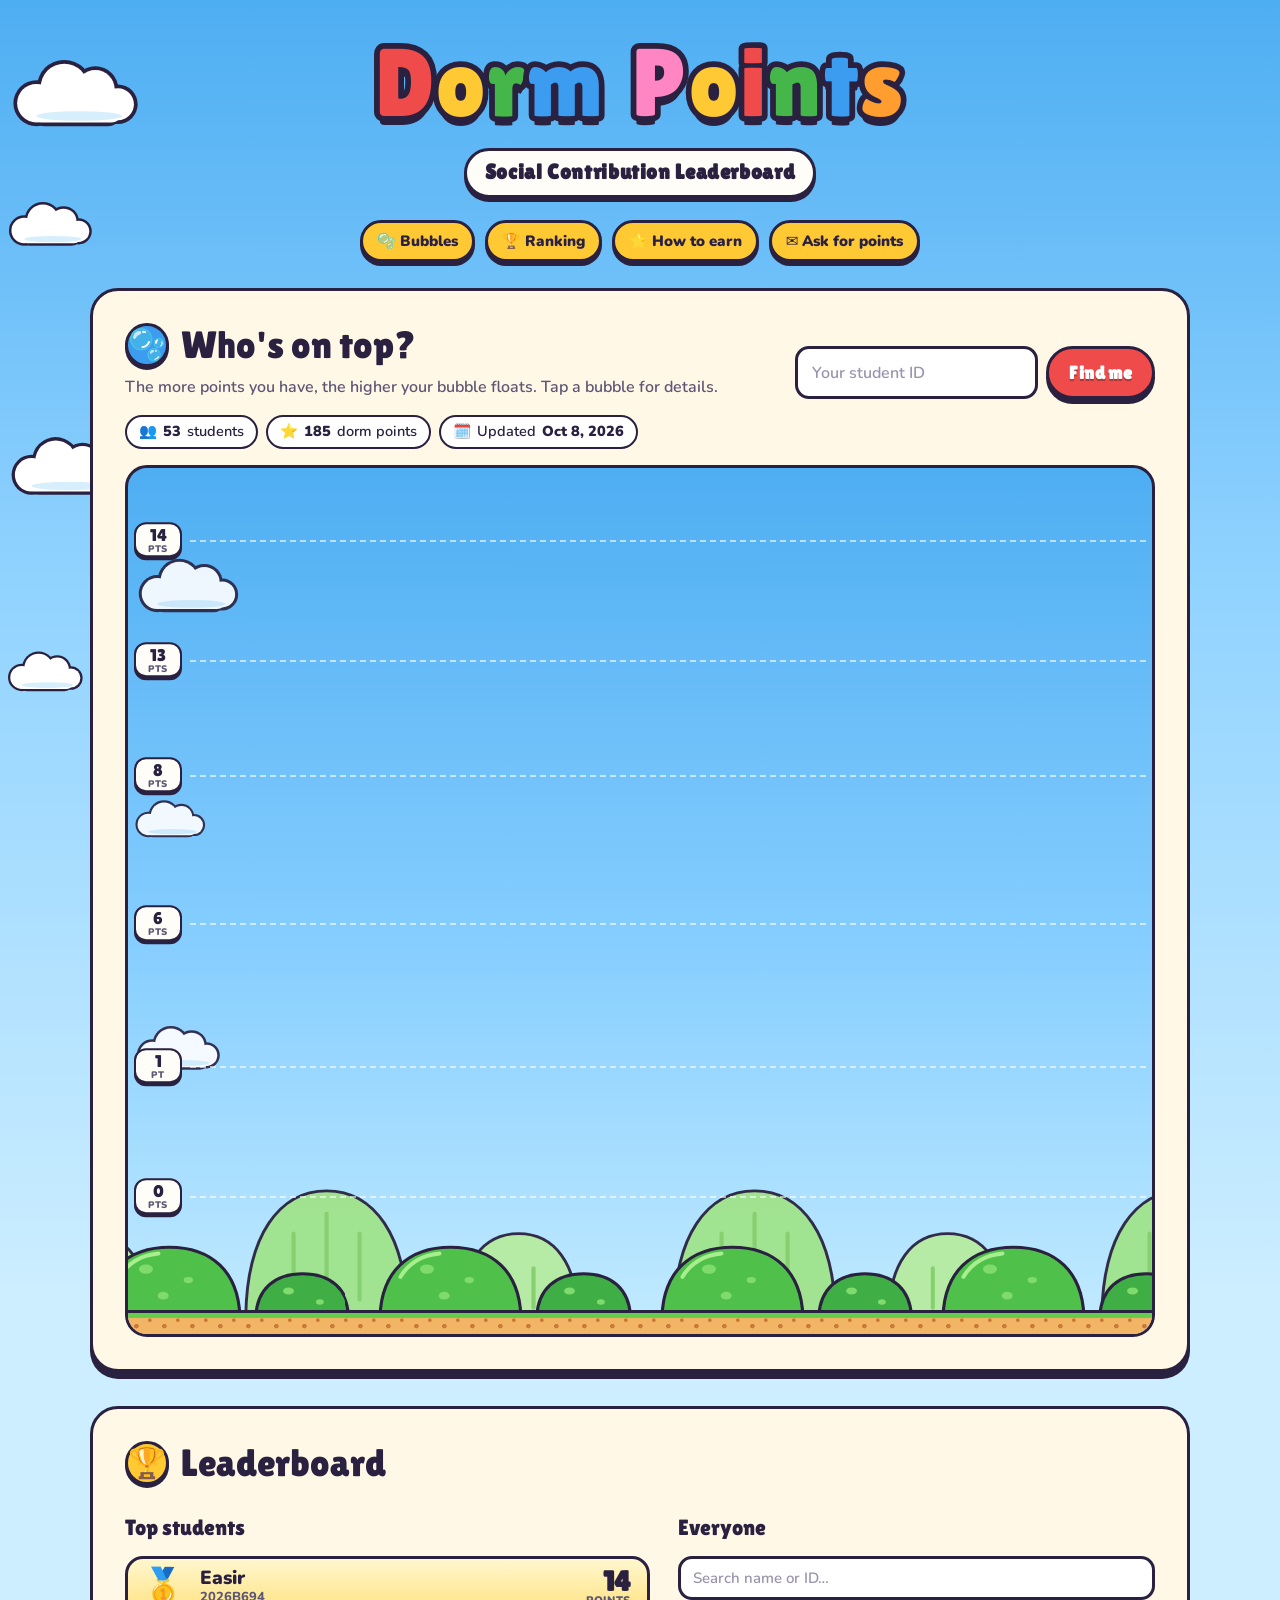
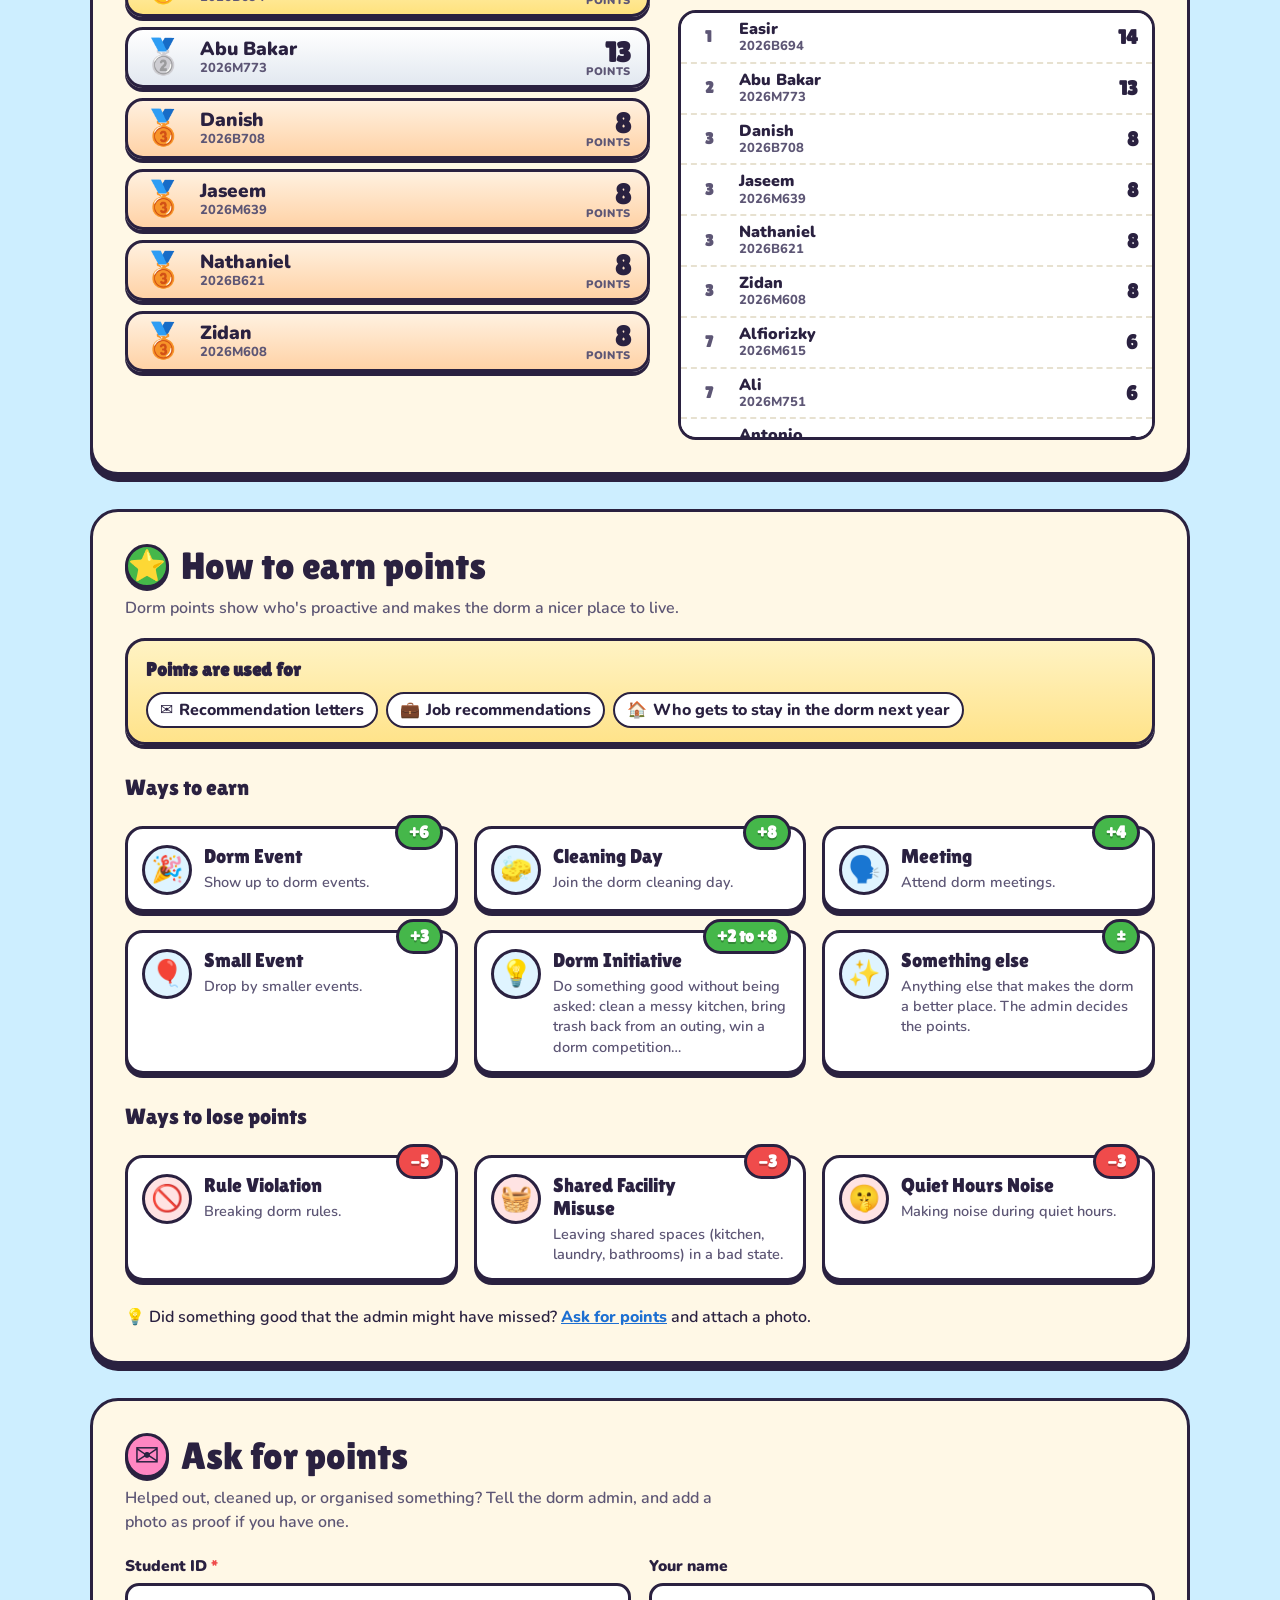
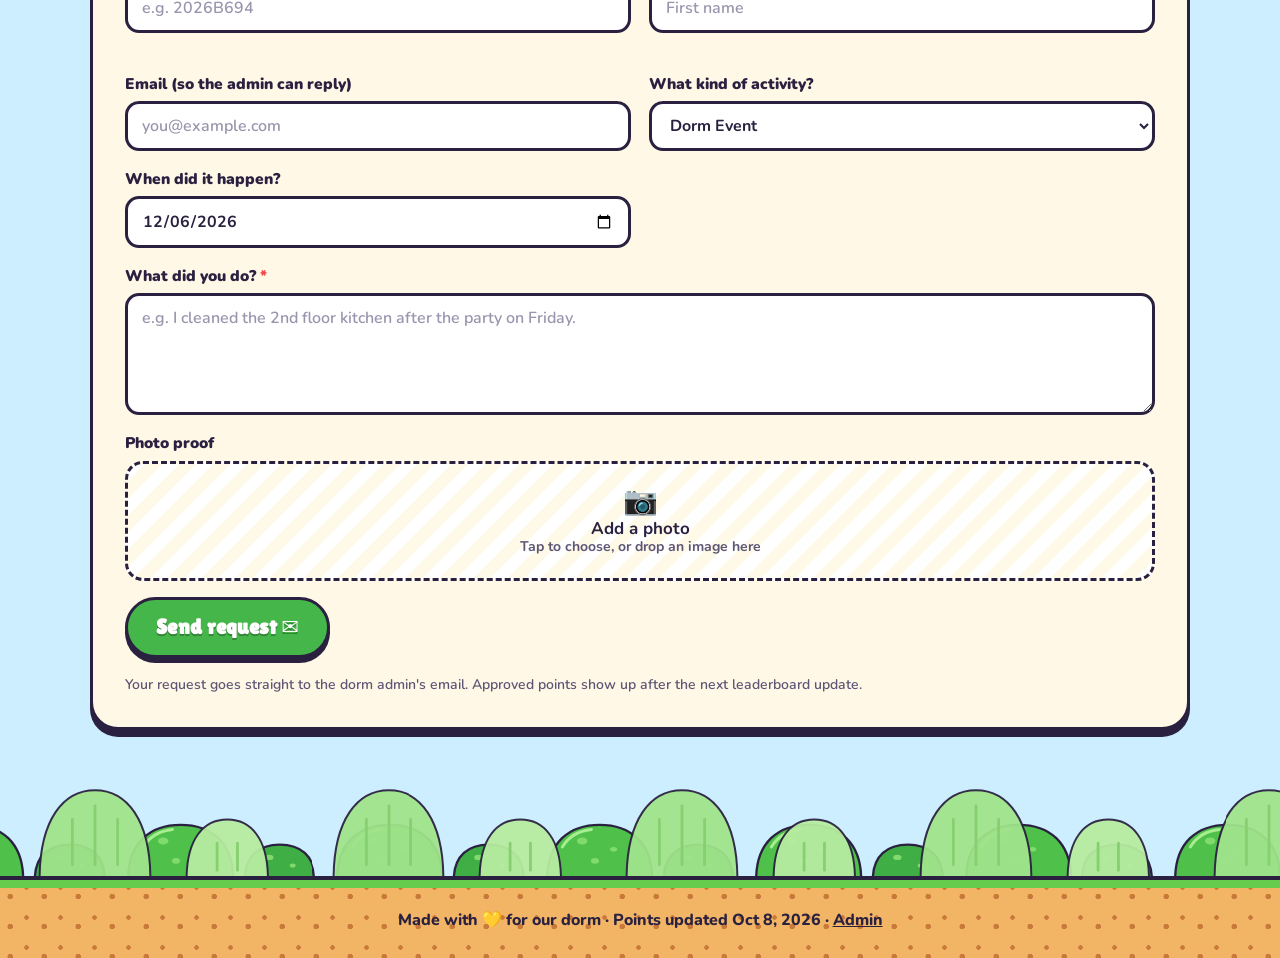
==== index.html @ 6cb9d5f8 "Add Dorm Points leaderboard website Static site for GitHub Pages that shows each student's social co" ====
<!doctype html>
<html lang="en">
<head>
  <meta charset="utf-8">
  <meta name="viewport" content="width=device-width, initial-scale=1">
  <title>Dorm Points · Social Contribution Leaderboard</title>
  <meta name="description" content="Our dorm's social contribution leaderboard: see everyone's points, learn how to earn more, and ask for points.">
  <meta name="theme-color" content="#5ab4f2">
  <link rel="icon" href="assets/favicon.svg" type="image/svg+xml">
  <link rel="preconnect" href="https://fonts.googleapis.com">
  <link rel="preconnect" href="https://fonts.gstatic.com" crossorigin>
  <link rel="stylesheet" href="https://fonts.googleapis.com/css2?family=Lilita+One&family=Nunito:wght@600;700;800;900&display=swap">
  <link rel="stylesheet" href="css/style.css">
</head>
<body>
  <div class="sky" aria-hidden="true">
    <img class="cloud" src="assets/cloud.svg" alt="" style="--top: 6%; --size: 150px; --dur: 110s; --delay: -20s">
    <img class="cloud" src="assets/cloud.svg" alt="" style="--top: 22%; --size: 100px; --dur: 140s; --delay: -85s">
    <img class="cloud" src="assets/cloud.svg" alt="" style="--top: 48%; --size: 130px; --dur: 125s; --delay: -50s">
    <img class="cloud" src="assets/cloud.svg" alt="" style="--top: 72%; --size: 90px; --dur: 150s; --delay: -120s">
  </div>

  <header class="site-header">
    <h1 class="logo" aria-label="Dorm Points">
      <span style="--c: var(--red)">D</span><span style="--c: var(--yellow)">o</span><span style="--c: var(--green)">r</span><span style="--c: var(--blue)">m</span>
      <span class="logo-gap"></span>
      <span style="--c: var(--pink)">P</span><span style="--c: var(--yellow)">o</span><span style="--c: var(--red)">i</span><span style="--c: var(--green)">n</span><span style="--c: var(--blue)">t</span><span style="--c: var(--orange)">s</span>
    </h1>
    <p class="tagline">Social Contribution Leaderboard</p>
    <nav class="nav" aria-label="Sections">
      <a href="#board">🫧 Bubbles</a>
      <a href="#ranking">🏆 Ranking</a>
      <a href="#earn">⭐ How to earn</a>
      <a href="#request">✉️ Ask for points</a>
    </nav>
  </header>

  <main>
    <section id="board" class="panel" aria-labelledby="board-title">
      <div class="board-head">
        <div>
          <h2 id="board-title" class="panel-title"><span class="title-badge" style="--b: var(--blue)">🫧</span>Who's on top?</h2>
          <p class="panel-sub">The more points you have, the higher your bubble floats. Tap a bubble for details.</p>
        </div>
        <form class="findme" id="findme" autocomplete="off">
          <label for="findme-input" class="sr-only">Your student ID</label>
          <input id="findme-input" class="input" type="text" inputmode="text" placeholder="Your student ID" spellcheck="false" autocapitalize="characters">
          <button class="btn btn-red" type="submit">Find me</button>
        </form>
      </div>
      <p class="findme-msg" id="findme-msg" role="status" aria-live="polite"></p>
      <ul class="stats" id="stats" aria-label="Dorm stats"></ul>

      <div class="arena" id="arena">
        <div class="arena-scenery" aria-hidden="true">
          <img class="arena-cloud" src="assets/cloud.svg" alt="" style="--top: 10%; --size: 120px; --dur: 70s; --delay: -10s">
          <img class="arena-cloud" src="assets/cloud.svg" alt="" style="--top: 38%; --size: 84px; --dur: 95s; --delay: -60s">
          <img class="arena-cloud" src="assets/cloud.svg" alt="" style="--top: 64%; --size: 100px; --dur: 80s; --delay: -35s">
          <div class="hills-back"></div>
          <div class="hills-front"></div>
          <div class="ground"></div>
        </div>
        <div class="arena-levels" aria-hidden="true"></div>
        <div class="arena-bubbles" aria-label="Student bubbles"></div>
        <div class="bubble-card" id="bubble-card" hidden></div>
        <p class="arena-message" id="arena-message">Loading the bubbles…</p>
      </div>
    </section>

    <section id="ranking" class="panel" aria-labelledby="ranking-title">
      <h2 id="ranking-title" class="panel-title"><span class="title-badge" style="--b: var(--yellow)">🏆</span>Leaderboard</h2>
      <div class="ranking-grid">
        <div>
          <h3 class="mini-title">Top students</h3>
          <ol class="top-list" id="top-list"></ol>
        </div>
        <div>
          <h3 class="mini-title">Everyone</h3>
          <label for="everyone-search" class="sr-only">Search by name or ID</label>
          <input id="everyone-search" class="input input-small" type="search" placeholder="Search name or ID…">
          <ol class="everyone" id="everyone"></ol>
        </div>
      </div>
    </section>

    <section id="earn" class="panel" aria-labelledby="earn-title">
      <h2 id="earn-title" class="panel-title"><span class="title-badge" style="--b: var(--green)">⭐</span>How to earn points</h2>
      <p class="panel-sub">Dorm points show who's proactive and makes the dorm a nicer place to live.</p>
      <div class="why">
        <p class="why-title">Points are used for</p>
        <ul class="why-list" id="why-list"></ul>
      </div>
      <h3 class="mini-title">Ways to earn</h3>
      <ul class="rules" id="earn-list"></ul>
      <h3 class="mini-title">Ways to lose points</h3>
      <ul class="rules" id="lose-list"></ul>
      <p class="earn-tip">💡 Did something good that the admin might have missed? <a href="#request">Ask for points</a> and attach a photo.</p>
    </section>

    <section id="request" class="panel" aria-labelledby="request-title">
      <h2 id="request-title" class="panel-title"><span class="title-badge" style="--b: var(--pink)">✉️</span>Ask for points</h2>
      <p class="panel-sub">Helped out, cleaned up, or organised something? Tell the dorm admin, and add a photo as proof if you have one.</p>

      <form id="request-form" class="request-form" method="POST" enctype="multipart/form-data" novalidate>
        <input type="hidden" name="_subject" value="Dorm points request">
        <input type="hidden" name="_template" value="table">
        <input type="hidden" name="_captcha" value="false">
        <input type="hidden" name="_next" value="">
        <input type="text" name="_honey" class="honey" tabindex="-1" autocomplete="off" aria-hidden="true">

        <div class="field">
          <label for="req-id">Student ID <span class="req">*</span></label>
          <input id="req-id" class="input" name="Student ID" type="text" required placeholder="e.g. 2026B694" spellcheck="false" autocapitalize="characters" autocomplete="off">
          <small class="field-hint" id="req-id-hint"></small>
        </div>
        <div class="field">
          <label for="req-name">Your name</label>
          <input id="req-name" class="input" name="Name" type="text" placeholder="First name" autocomplete="given-name">
        </div>
        <div class="field">
          <label for="req-email">Email (so the admin can reply)</label>
          <input id="req-email" class="input" name="email" type="email" placeholder="you@example.com" autocomplete="email">
        </div>
        <div class="field">
          <label for="req-activity">What kind of activity?</label>
          <select id="req-activity" class="input" name="Activity"></select>
        </div>
        <div class="field">
          <label for="req-date">When did it happen?</label>
          <input id="req-date" class="input" name="Date" type="date">
        </div>
        <div class="field field-full">
          <label for="req-reason">What did you do? <span class="req">*</span></label>
          <textarea id="req-reason" class="input" name="Reason" rows="4" required minlength="10" placeholder="e.g. I cleaned the 2nd floor kitchen after the party on Friday."></textarea>
        </div>
        <div class="field field-full">
          <span class="label" id="req-photo-label">Photo proof</span>
          <label class="dropzone" id="dropzone" for="req-photo">
            <input id="req-photo" name="attachment" type="file" accept="image/*" aria-labelledby="req-photo-label">
            <span class="dropzone-empty">📷 <b>Add a photo</b><small>Tap to choose, or drop an image here</small></span>
            <span class="dropzone-full" hidden>
              <img id="req-photo-preview" alt="Selected photo preview">
              <span><b id="req-photo-name"></b><small id="req-photo-size"></small></span>
            </span>
          </label>
          <button type="button" class="link-btn" id="req-photo-remove" hidden>Remove photo</button>
        </div>
        <div class="form-actions field-full">
          <button class="btn btn-green btn-big" type="submit" id="req-submit">Send request ✉️</button>
          <p class="form-error" id="req-error" role="alert"></p>
        </div>
        <p class="form-note field-full">Your request goes straight to the dorm admin's email. Approved points show up after the next leaderboard update.</p>
      </form>

      <div class="sent" id="request-sent" hidden>
        <div class="sent-icon" aria-hidden="true">🎉</div>
        <h3>Request sent!</h3>
        <p>Thanks for helping the dorm. The admin will take a look, and approved points show up after the next update.</p>
        <button class="btn btn-blue" type="button" id="request-again">Send another</button>
      </div>
    </section>
  </main>

  <footer class="site-footer">
    <div class="footer-hills" aria-hidden="true"></div>
    <div class="footer-ground">
      <p>Made with 💛 for our dorm · <span id="footer-updated"></span> · <a href="admin.html">Admin</a></p>
    </div>
  </footer>

  <script src="js/config.js"></script>
  <script src="js/core.js"></script>
  <script src="js/bubbles.js"></script>
  <script src="js/app.js"></script>
</body>
</html>
---- css/style.css ----
/* Dorm Points: a sunny, chunky-outlined "16-bit platformer" look. */

:root {
  color-scheme: light;
  --ink: #2a2140;
  --ink-soft: #5d5675;
  --sky-1: #4eaef2;
  --sky-2: #8fd2ff;
  --sky-3: #cdeeff;
  --cream: #fff8e6;
  --paper: #fffdf7;
  --red: #ef4b4b;
  --yellow: #ffc933;
  --green: #45b74a;
  --blue: #3c9cf0;
  --pink: #ff86c2;
  --orange: #ff9d2e;
  --grass: #66cc4d;
  --dirt: #f2b465;
  --dirt-dot: #c9793a;
  --font-display: 'Lilita One', 'Arial Rounded MT Bold', 'Trebuchet MS', system-ui, sans-serif;
  --font-body: 'Nunito', system-ui, -apple-system, 'Segoe UI', Roboto, sans-serif;
  --pop: 0 5px 0 var(--ink);
}

* { box-sizing: border-box; }
html { scroll-behavior: smooth; scroll-padding-top: 12px; }
body {
  margin: 0;
  min-height: 100vh;
  font-family: var(--font-body);
  font-weight: 600;
  line-height: 1.5;
  color: var(--ink);
  background: linear-gradient(180deg, var(--sky-1) 0, var(--sky-2) 560px, var(--sky-3) 1300px) no-repeat, var(--sky-3);
  overflow-x: hidden;
}
img { max-width: 100%; }
a { color: #1d6fd1; font-weight: 800; }
button, input, select, textarea { font: inherit; color: inherit; }
.sr-only { position: absolute; width: 1px; height: 1px; padding: 0; margin: -1px; overflow: hidden; clip: rect(0 0 0 0); white-space: nowrap; border: 0; }
[hidden] { display: none !important; }

/* ------------------------------------------------------------ sky + clouds */

.sky { position: fixed; inset: 0; pointer-events: none; z-index: 0; overflow: hidden; }
.cloud, .arena-cloud {
  position: absolute;
  top: var(--top);
  left: 0;
  width: var(--size);
  animation: drift var(--dur) linear var(--delay) infinite;
  user-select: none;
}
@keyframes drift {
  from { transform: translateX(-30vw); }
  to { transform: translateX(110vw); }
}
.arena-cloud { opacity: .9; animation-name: drift-arena; }
@keyframes drift-arena {
  from { transform: translateX(-160px); }
  to { transform: translateX(1200px); }
}

/* ------------------------------------------------------------ header */

.site-header { position: relative; z-index: 1; text-align: center; padding: 34px 16px 26px; }
.logo {
  margin: 0;
  font-family: var(--font-display);
  font-weight: 400;
  font-size: clamp(50px, 12vw, 96px);
  line-height: 1;
  letter-spacing: .02em;
  display: flex;
  justify-content: center;
  flex-wrap: wrap;
}
.logo span {
  display: inline-block;
  color: var(--c);
  -webkit-text-stroke: .12em var(--ink);
  paint-order: stroke fill;
  text-shadow: 0 .09em 0 var(--ink);
  animation: hop 3.2s ease-in-out infinite;
}
.logo span:nth-child(odd) { --tilt: -4deg; }
.logo span:nth-child(even) { --tilt: 3deg; }
.logo span:nth-child(1) { animation-delay: 0s; }
.logo span:nth-child(2) { animation-delay: .1s; }
.logo span:nth-child(3) { animation-delay: .2s; }
.logo span:nth-child(4) { animation-delay: .3s; }
.logo span:nth-child(6) { animation-delay: .5s; }
.logo span:nth-child(7) { animation-delay: .6s; }
.logo span:nth-child(8) { animation-delay: .7s; }
.logo span:nth-child(9) { animation-delay: .8s; }
.logo span:nth-child(10) { animation-delay: .9s; }
.logo span:nth-child(11) { animation-delay: 1s; }
.logo .logo-gap { width: .28em; animation: none; }
@keyframes hop {
  0%, 70%, 100% { transform: translateY(0) rotate(var(--tilt)); }
  80% { transform: translateY(-.12em) rotate(var(--tilt)); }
  90% { transform: translateY(.02em) rotate(var(--tilt)); }
}
.tagline {
  display: inline-block;
  margin: 18px 0 0;
  padding: 6px 18px;
  font-family: var(--font-display);
  font-size: clamp(16px, 3.6vw, 21px);
  letter-spacing: .03em;
  background: var(--paper);
  border: 3px solid var(--ink);
  border-radius: 999px;
  box-shadow: 0 4px 0 var(--ink);
}
.nav { display: flex; flex-wrap: wrap; justify-content: center; gap: 10px; margin-top: 22px; }
.nav a {
  text-decoration: none;
  color: var(--ink);
  font-weight: 900;
  font-size: 15px;
  padding: 7px 14px;
  background: var(--yellow);
  border: 3px solid var(--ink);
  border-radius: 999px;
  box-shadow: 0 4px 0 var(--ink);
  transition: transform .12s, box-shadow .12s;
}
.nav a:hover { transform: translateY(-2px); box-shadow: 0 6px 0 var(--ink); }
.nav a:active { transform: translateY(3px); box-shadow: 0 1px 0 var(--ink); }

/* ------------------------------------------------------------ panels */

main { position: relative; z-index: 1; padding: 0 16px; }
.panel {
  max-width: 1100px;
  margin: 0 auto 34px;
  padding: clamp(18px, 3.5vw, 32px);
  background: var(--cream);
  border: 3px solid var(--ink);
  border-radius: 28px;
  box-shadow: 0 7px 0 var(--ink);
}
.panel-title {
  display: flex;
  align-items: center;
  gap: 12px;
  margin: 0;
  font-family: var(--font-display);
  font-weight: 400;
  font-size: clamp(27px, 5vw, 38px);
  line-height: 1.1;
}
.title-badge {
  flex: none;
  display: grid;
  place-items: center;
  width: 1.45em;
  height: 1.45em;
  font-size: .8em;
  background: var(--b);
  border: 3px solid var(--ink);
  border-radius: 50%;
  box-shadow: 0 3px 0 var(--ink);
}
.panel-sub { margin: 8px 0 0; color: var(--ink-soft); font-size: 16px; max-width: 62ch; }
.mini-title { margin: 26px 0 12px; font-family: var(--font-display); font-weight: 400; font-size: 22px; }

/* ------------------------------------------------------------ inputs + buttons */

.input {
  width: 100%;
  padding: 10px 14px;
  font-weight: 700;
  font-size: 16px;
  background: #fff;
  border: 3px solid var(--ink);
  border-radius: 14px;
  outline: none;
  transition: box-shadow .15s;
}
.input:focus { box-shadow: 0 0 0 4px var(--yellow); }
.input::placeholder { color: #9a94ad; font-weight: 600; }
textarea.input { resize: vertical; min-height: 110px; }
.input-small { padding: 8px 12px; font-size: 15px; }

.btn {
  display: inline-flex;
  align-items: center;
  justify-content: center;
  gap: 6px;
  padding: 10px 20px;
  font-family: var(--font-display);
  font-size: 18px;
  letter-spacing: .02em;
  color: #fff;
  text-shadow: 0 2px 0 rgba(0, 0, 0, .28);
  white-space: nowrap;
  background: var(--green);
  border: 3px solid var(--ink);
  border-radius: 999px;
  box-shadow: 0 5px 0 var(--ink);
  cursor: pointer;
  transition: transform .12s, box-shadow .12s, filter .12s;
}
.btn:hover { filter: brightness(1.06); transform: translateY(-1px); box-shadow: 0 6px 0 var(--ink); }
.btn:active { transform: translateY(4px); box-shadow: 0 1px 0 var(--ink); }
.btn:disabled { filter: grayscale(.5) brightness(.95); cursor: wait; transform: none; }
.btn:focus-visible, .nav a:focus-visible, .bubble:focus-visible .bubble-face, .top-item button:focus-visible, .everyone button:focus-visible { outline: 4px solid var(--yellow); outline-offset: 2px; }
.btn-red { background: var(--red); }
.btn-blue { background: var(--blue); }
.btn-green { background: var(--green); }
.btn-big { font-size: 21px; padding: 12px 28px; }
.link-btn { align-self: flex-start; background: none; border: 0; padding: 4px 0; color: #c73535; font-weight: 800; cursor: pointer; text-decoration: underline; }

/* ------------------------------------------------------------ board */

.board-head { display: flex; flex-wrap: wrap; align-items: flex-end; justify-content: space-between; gap: 16px; }
.findme { display: flex; gap: 8px; flex: 0 1 360px; }
.findme .input { min-width: 0; }
.findme-msg { min-height: 0; margin: 12px 0 0; font-size: 16px; }
.findme-msg:empty { display: none; }
.findme-msg.is-error { color: #c73535; }
.stats { display: flex; flex-wrap: wrap; gap: 8px; list-style: none; padding: 0; margin: 16px 0; }
.stats li {
  display: flex;
  align-items: center;
  gap: 6px;
  padding: 4px 12px;
  font-size: 14.5px;
  background: #fff;
  border: 2.5px solid var(--ink);
  border-radius: 999px;
}
.stats b { font-weight: 900; }

.arena {
  position: relative;
  height: 520px;
  overflow: hidden;
  isolation: isolate;
  border: 3px solid var(--ink);
  border-radius: 22px;
  background: linear-gradient(180deg, #4eaef2 0%, #86ceff 55%, #c3ebff 100%);
  user-select: none;
  -webkit-user-select: none;
  -webkit-tap-highlight-color: transparent;
  --gutter: 62px;
}
.arena-scenery { position: absolute; inset: 0; pointer-events: none; z-index: 0; }
.hills-back {
  position: absolute; left: 0; right: 0; bottom: 18px; height: 140px;
  background: url(../assets/hills-back.svg) repeat-x 60px bottom / auto 140px;
}
.hills-front {
  position: absolute; left: 0; right: 0; bottom: 18px; height: 86px;
  background: url(../assets/hills-front.svg) repeat-x -40px bottom / auto 86px;
}
.ground {
  position: absolute; left: 0; right: 0; bottom: 0; height: 24px;
  background:
    radial-gradient(circle at 30% 55%, var(--dirt-dot) 0 2px, transparent 2.5px) 0 0 / 28px 24px,
    radial-gradient(circle at 78% 30%, var(--dirt-dot) 0 1.6px, transparent 2px) 0 0 / 28px 24px,
    var(--dirt);
  border-top: 3px solid var(--ink);
  box-shadow: inset 0 5px 0 var(--grass);
}
.arena-levels { position: absolute; inset: 0; pointer-events: none; z-index: 1; }
.level-line {
  position: absolute;
  left: var(--gutter);
  right: 6px;
  border-top: 2px dashed rgba(255, 255, 255, .6);
}
.level-tag {
  position: absolute;
  left: 6px;
  min-width: calc(var(--gutter) - 14px);
  transform: translateY(-50%);
  padding: 3px 4px 2px;
  text-align: center;
  line-height: 1;
  background: var(--paper);
  border: 2.5px solid var(--ink);
  border-radius: 12px;
  box-shadow: 0 3px 0 var(--ink);
}
.level-tag b { display: block; font-family: var(--font-display); font-weight: 400; font-size: 17px; }
.level-tag small { display: block; font-size: 9.5px; font-weight: 900; letter-spacing: .06em; text-transform: uppercase; color: var(--ink-soft); }
.arena-bubbles { position: absolute; inset: 0; z-index: 2; }
.arena-message {
  position: absolute; inset: 0; z-index: 3; margin: 0;
  display: grid; place-items: center;
  font-family: var(--font-display); font-size: 22px; color: #fff;
  text-shadow: 0 2px 0 var(--ink);
}

/* bubbles */
.bubble {
  position: absolute;
  left: 0;
  top: 0;
  width: var(--d);
  height: var(--d);
  padding: 0;
  margin: 0;
  border: 0;
  background: none;
  border-radius: 50%;
  cursor: pointer;
  will-change: transform;
  transform: translate3d(-200px, -200px, 0);
  transition: opacity .25s;
  -webkit-tap-highlight-color: transparent;
}
.bubble:focus { outline: none; }
.bubble-face {
  position: absolute;
  inset: 0;
  display: flex;
  flex-direction: column;
  align-items: center;
  justify-content: center;
  overflow: hidden;
  text-align: center;
  border: 3px solid var(--ink);
  border-radius: 50%;
  background:
    radial-gradient(circle at 70% 78%, rgba(255, 255, 255, .5) 0 4%, transparent 5%),
    radial-gradient(circle at 34% 30%, var(--cl), var(--c) 52%, var(--cd) 100%);
  box-shadow: 0 4px 0 rgba(42, 33, 64, .3), inset 0 -4px 0 rgba(42, 33, 64, .1);
  transition: transform .25s cubic-bezier(.3, 1.7, .5, 1), box-shadow .2s;
}
.bubble-face::before {
  content: '';
  position: absolute;
  top: 10%;
  left: 17%;
  width: 34%;
  height: 22%;
  border-radius: 50%;
  border-top: max(2.5px, calc(var(--d) * .055)) solid rgba(255, 255, 255, .9);
  transform: rotate(-32deg);
}
.bubble-name {
  position: relative;
  max-width: 88%;
  font-weight: 900;
  font-size: var(--fs);
  line-height: 1.02;
  white-space: nowrap;
  overflow: hidden;
  text-overflow: ellipsis;
}
.bubble-id { position: relative; margin-top: 2px; font-weight: 800; font-size: var(--fid); line-height: 1; letter-spacing: .01em; opacity: .72; }
.bubble-medal {
  position: absolute;
  top: -12%;
  right: -12%;
  font-size: calc(var(--d) * .36);
  line-height: 1;
  filter: drop-shadow(0 2px 0 var(--ink));
  pointer-events: none;
}
.bubble-you {
  display: none;
  position: absolute;
  left: 50%;
  bottom: calc(100% + 6px);
  transform: translateX(-50%);
  padding: 1px 8px 0;
  font-family: var(--font-display);
  font-size: 13px;
  color: #fff;
  background: var(--red);
  border: 2.5px solid var(--ink);
  border-radius: 999px;
  pointer-events: none;
  animation: you-bob 1.4s ease-in-out infinite;
}
.bubble-you::after {
  content: '';
  position: absolute;
  left: 50%;
  top: 100%;
  margin-left: -5px;
  border: 5px solid transparent;
  border-top-color: var(--ink);
}
@keyframes you-bob { 50% { transform: translate(-50%, -3px); } }
.bubble.is-me { z-index: 3; }
.bubble.is-me .bubble-you { display: block; }
.bubble.is-me .bubble-face { box-shadow: 0 0 0 4px #fff, 0 0 0 7px var(--red), 0 6px 0 rgba(42, 33, 64, .3); }
.bubble:hover .bubble-face { transform: scale(1.08); }
.bubble.is-selected { z-index: 4; }
.bubble.is-selected .bubble-face { transform: scale(1.14); box-shadow: 0 0 0 4px #fff, 0 0 0 7px var(--ink), 0 8px 0 rgba(42, 33, 64, .3); }
.arena.has-selection .bubble:not(.is-selected) { opacity: .55; }

/* bubble card */
.bubble-card {
  position: absolute;
  z-index: 10;
  width: 232px;
  padding: 12px 16px 12px;
  text-align: center;
  background: var(--paper);
  border: 3px solid var(--ink);
  border-radius: 20px;
  box-shadow: 0 5px 0 var(--ink);
  animation: card-pop .28s cubic-bezier(.3, 1.6, .5, 1);
}
@keyframes card-pop { from { transform: scale(.7); opacity: 0; } }
.bubble-card h3 { margin: 2px 0 0; font-family: var(--font-display); font-weight: 400; font-size: 24px; line-height: 1.1; overflow-wrap: anywhere; }
.card-rank { font-size: 28px; line-height: 1; }
.card-rank b { font-family: var(--font-display); font-weight: 400; font-size: 20px; }
.card-id { margin: 2px 0 6px; font-weight: 800; color: var(--ink-soft); font-size: 14px; }
.card-points { margin: 0 auto 6px; display: inline-block; padding: 2px 14px; background: var(--yellow); border: 2.5px solid var(--ink); border-radius: 999px; font-weight: 800; }
.card-points b { font-family: var(--font-display); font-weight: 400; font-size: 22px; }
.card-note { margin: 2px 0 0; font-size: 13.5px; color: var(--ink-soft); line-height: 1.35; }
.card-you { font-family: var(--font-body); font-size: 12px; font-weight: 900; color: #fff; background: var(--red); padding: 1px 7px; border-radius: 99px; vertical-align: middle; }
.card-close {
  position: absolute;
  top: 6px;
  right: 8px;
  width: 30px;
  height: 30px;
  font-size: 22px;
  line-height: 1;
  background: none;
  border: 0;
  border-radius: 50%;
  cursor: pointer;
  color: var(--ink-soft);
}
.card-close:hover { background: rgba(42, 33, 64, .08); }

/* ------------------------------------------------------------ ranking */

.ranking-grid { display: grid; grid-template-columns: 1.1fr 1fr; gap: 28px; }
.top-list, .everyone { list-style: none; margin: 0; padding: 0; }
.top-list { display: grid; gap: 10px; }
.top-item button {
  display: grid;
  grid-template-columns: 50px 1fr auto;
  align-items: center;
  gap: 12px;
  width: 100%;
  padding: 8px 16px 8px 10px;
  text-align: left;
  background: #fff;
  border: 3px solid var(--ink);
  border-radius: 18px;
  box-shadow: 0 4px 0 var(--ink);
  cursor: pointer;
  transition: transform .12s, box-shadow .12s;
}
.top-item button:hover { transform: translateY(-2px); box-shadow: 0 6px 0 var(--ink); }
.rank-1 button { background: linear-gradient(180deg, #fff7cf, #ffe27d); }
.rank-2 button { background: linear-gradient(180deg, #ffffff, #e2e8f0); }
.rank-3 button { background: linear-gradient(180deg, #fff1e0, #ffd2a6); }
.top-medal { font-size: 34px; line-height: 1; text-align: center; }
.top-medal b { display: inline-grid; place-items: center; width: 40px; height: 40px; font-family: var(--font-display); font-weight: 400; font-size: 16px; background: var(--sky-3); border: 2.5px solid var(--ink); border-radius: 50%; }
.top-name { font-weight: 900; font-size: 19px; line-height: 1.2; overflow-wrap: anywhere; }
.top-name small, .ev-name small { display: block; font-size: 13px; font-weight: 800; color: var(--ink-soft); }
.top-pts { font-family: var(--font-display); font-size: 28px; line-height: 1; text-align: right; }
.top-pts small { display: block; font-family: var(--font-body); font-size: 11px; font-weight: 900; text-transform: uppercase; letter-spacing: .06em; color: var(--ink-soft); }
.empty { padding: 12px; text-align: center; color: var(--ink-soft); font-weight: 800; }

.everyone {
  margin-top: 10px;
  max-height: 430px;
  overflow-y: auto;
  background: #fff;
  border: 3px solid var(--ink);
  border-radius: 18px;
  overscroll-behavior: contain;
}
.everyone li + li { border-top: 2px dashed #e7e1d0; }
.everyone button {
  display: grid;
  grid-template-columns: 40px 1fr auto;
  align-items: center;
  gap: 10px;
  width: 100%;
  padding: 7px 14px 7px 8px;
  text-align: left;
  background: none;
  border: 0;
  cursor: pointer;
}
.everyone button:hover { background: #fff6dc; }
.ev-rank { font-family: var(--font-display); font-size: 16px; text-align: center; color: var(--ink-soft); }
.ev-name { font-weight: 900; line-height: 1.2; overflow-wrap: anywhere; }
.ev-pts { font-family: var(--font-display); font-size: 20px; }
.ev-pts.is-neg { color: #c73535; }
.everyone.is-empty::after { content: 'No one matches that search.'; display: block; padding: 14px; text-align: center; color: var(--ink-soft); font-weight: 800; }

/* ------------------------------------------------------------ earn */

.why {
  margin-top: 18px;
  padding: 14px 18px;
  background: linear-gradient(180deg, #fff3c4, #ffe38a);
  border: 3px solid var(--ink);
  border-radius: 20px;
  box-shadow: 0 4px 0 var(--ink);
}
.why-title { margin: 0 0 8px; font-family: var(--font-display); font-size: 19px; }
.why-list { display: flex; flex-wrap: wrap; gap: 8px; list-style: none; margin: 0; padding: 0; }
.why-list li { display: flex; align-items: center; gap: 6px; padding: 4px 12px; background: #fff; border: 2.5px solid var(--ink); border-radius: 999px; font-weight: 800; }
.rules { display: grid; grid-template-columns: repeat(auto-fill, minmax(250px, 1fr)); gap: 18px 16px; list-style: none; margin: 0; padding: 10px 0 0; }
.rule {
  position: relative;
  display: flex;
  align-items: flex-start;
  gap: 12px;
  padding: 16px 14px 14px;
  background: #fff;
  border: 3px solid var(--ink);
  border-radius: 18px;
  box-shadow: 0 4px 0 var(--ink);
}
.rule-icon {
  flex: none;
  display: grid;
  place-items: center;
  width: 50px;
  height: 50px;
  font-size: 26px;
  background: #dff4ff;
  border: 3px solid var(--ink);
  border-radius: 50%;
}
.rule-minus .rule-icon { background: #ffe3e3; }
.rule h4 { margin: 0; padding-right: 54px; font-family: var(--font-display); font-weight: 400; font-size: 20px; line-height: 1.15; }
.rule p { margin: 4px 0 0; font-size: 14.5px; color: var(--ink-soft); line-height: 1.4; }
.rule-pts {
  position: absolute;
  top: -14px;
  right: 12px;
  padding: 2px 11px;
  font-family: var(--font-display);
  font-size: 17px;
  color: #fff;
  text-shadow: 0 2px 0 rgba(0, 0, 0, .25);
  white-space: nowrap;
  background: var(--green);
  border: 3px solid var(--ink);
  border-radius: 999px;
}
.rule-minus .rule-pts { background: var(--red); }
.earn-tip { margin: 24px 0 0; font-size: 16px; }

/* ------------------------------------------------------------ request form */

.request-form { display: grid; grid-template-columns: repeat(2, minmax(0, 1fr)); gap: 16px 18px; margin-top: 20px; }
.field { display: flex; flex-direction: column; gap: 6px; min-width: 0; }
.field-full { grid-column: 1 / -1; }
.field label, .field .label { font-weight: 900; font-size: 15.5px; }
.req { color: var(--red); }
.field-hint { min-height: 1.2em; font-size: 14px; font-weight: 700; color: #2e8b3a; }
.field-hint.is-error { color: #c46a00; }
.honey { position: absolute; left: -9999px; width: 1px; height: 1px; opacity: 0; }
.dropzone {
  position: relative;
  display: flex;
  align-items: center;
  justify-content: center;
  min-height: 120px;
  padding: 14px;
  text-align: center;
  background: repeating-linear-gradient(-45deg, #fff, #fff 12px, #fff9e8 12px, #fff9e8 24px);
  border: 3px dashed var(--ink);
  border-radius: 18px;
  cursor: pointer;
  transition: background-color .15s, transform .15s;
}
.dropzone:hover, .dropzone.is-drag { background: #fff3c4; transform: scale(1.01); }
.dropzone.has-file { border-style: solid; background: #fff; justify-content: flex-start; }
.dropzone input { position: absolute; inset: 0; opacity: 0; cursor: pointer; width: 100%; }
.dropzone:focus-within { box-shadow: 0 0 0 4px var(--yellow); }
.dropzone-empty { font-size: 28px; line-height: 1.2; pointer-events: none; }
.dropzone-empty b { display: block; font-size: 17px; }
.dropzone-empty small { display: block; font-size: 14px; color: var(--ink-soft); font-weight: 700; }
.dropzone-full { display: flex; align-items: center; gap: 14px; text-align: left; pointer-events: none; min-width: 0; }
.dropzone-full img { width: 92px; height: 92px; object-fit: cover; border: 3px solid var(--ink); border-radius: 14px; flex: none; }
.dropzone-full b { display: block; overflow-wrap: anywhere; }
.dropzone-full small { color: var(--ink-soft); font-weight: 700; }
.form-actions { display: flex; flex-wrap: wrap; align-items: center; gap: 14px; }
.form-error { margin: 0; color: #c73535; font-weight: 800; }
.form-error:empty { display: none; }
.form-note { margin: 0; font-size: 14px; color: var(--ink-soft); }
.sent { margin-top: 20px; padding: 26px 18px; text-align: center; background: #fff; border: 3px solid var(--ink); border-radius: 22px; box-shadow: 0 4px 0 var(--ink); }
.sent-icon { font-size: 54px; line-height: 1; animation: hop 1.6s ease-in-out infinite; --tilt: 0deg; }
.sent h3 { margin: 8px 0 4px; font-family: var(--font-display); font-weight: 400; font-size: 28px; }
.sent p { margin: 0 auto 16px; max-width: 46ch; color: var(--ink-soft); }

/* ------------------------------------------------------------ footer */

.site-footer { position: relative; z-index: 1; margin-top: 50px; }
.footer-hills { height: 96px; background: url(../assets/hills-back.svg) repeat-x 0 bottom / auto 96px, url(../assets/hills-front.svg) repeat-x 120px bottom / auto 64px; }
.footer-ground {
  padding: 20px 16px 26px;
  text-align: center;
  background:
    radial-gradient(circle at 30% 55%, var(--dirt-dot) 0 2.5px, transparent 3px) 0 0 / 34px 30px,
    radial-gradient(circle at 78% 25%, var(--dirt-dot) 0 2px, transparent 2.5px) 0 0 / 34px 30px,
    var(--dirt);
  border-top: 4px solid var(--ink);
  box-shadow: inset 0 8px 0 var(--grass);
}
.footer-ground p { margin: 8px 0 0; font-weight: 800; }
.footer-ground a { color: var(--ink); }

/* ------------------------------------------------------------ small screens */

@media (max-width: 820px) {
  .ranking-grid { grid-template-columns: 1fr; gap: 6px; }
  .everyone { max-height: 360px; }
}
@media (max-width: 560px) {
  .site-header { padding-top: 24px; }
  .nav a { font-size: 14px; padding: 6px 11px; }
  .panel { border-radius: 22px; margin-bottom: 26px; }
  .board-head { align-items: stretch; }
  .findme { flex: 1 1 100%; }
  .arena { border-radius: 18px; margin: 0 -6px; }
  .level-tag b { font-size: 15px; }
  .level-tag small { font-size: 8.5px; }
  .request-form { grid-template-columns: 1fr; }
  .top-name { font-size: 17px; }
  .top-pts { font-size: 24px; }
  .bubble-card { width: 210px; }
}

@media (prefers-reduced-motion: reduce) {
  html { scroll-behavior: auto; }
  *, *::before, *::after { animation: none !important; transition: none !important; }
}
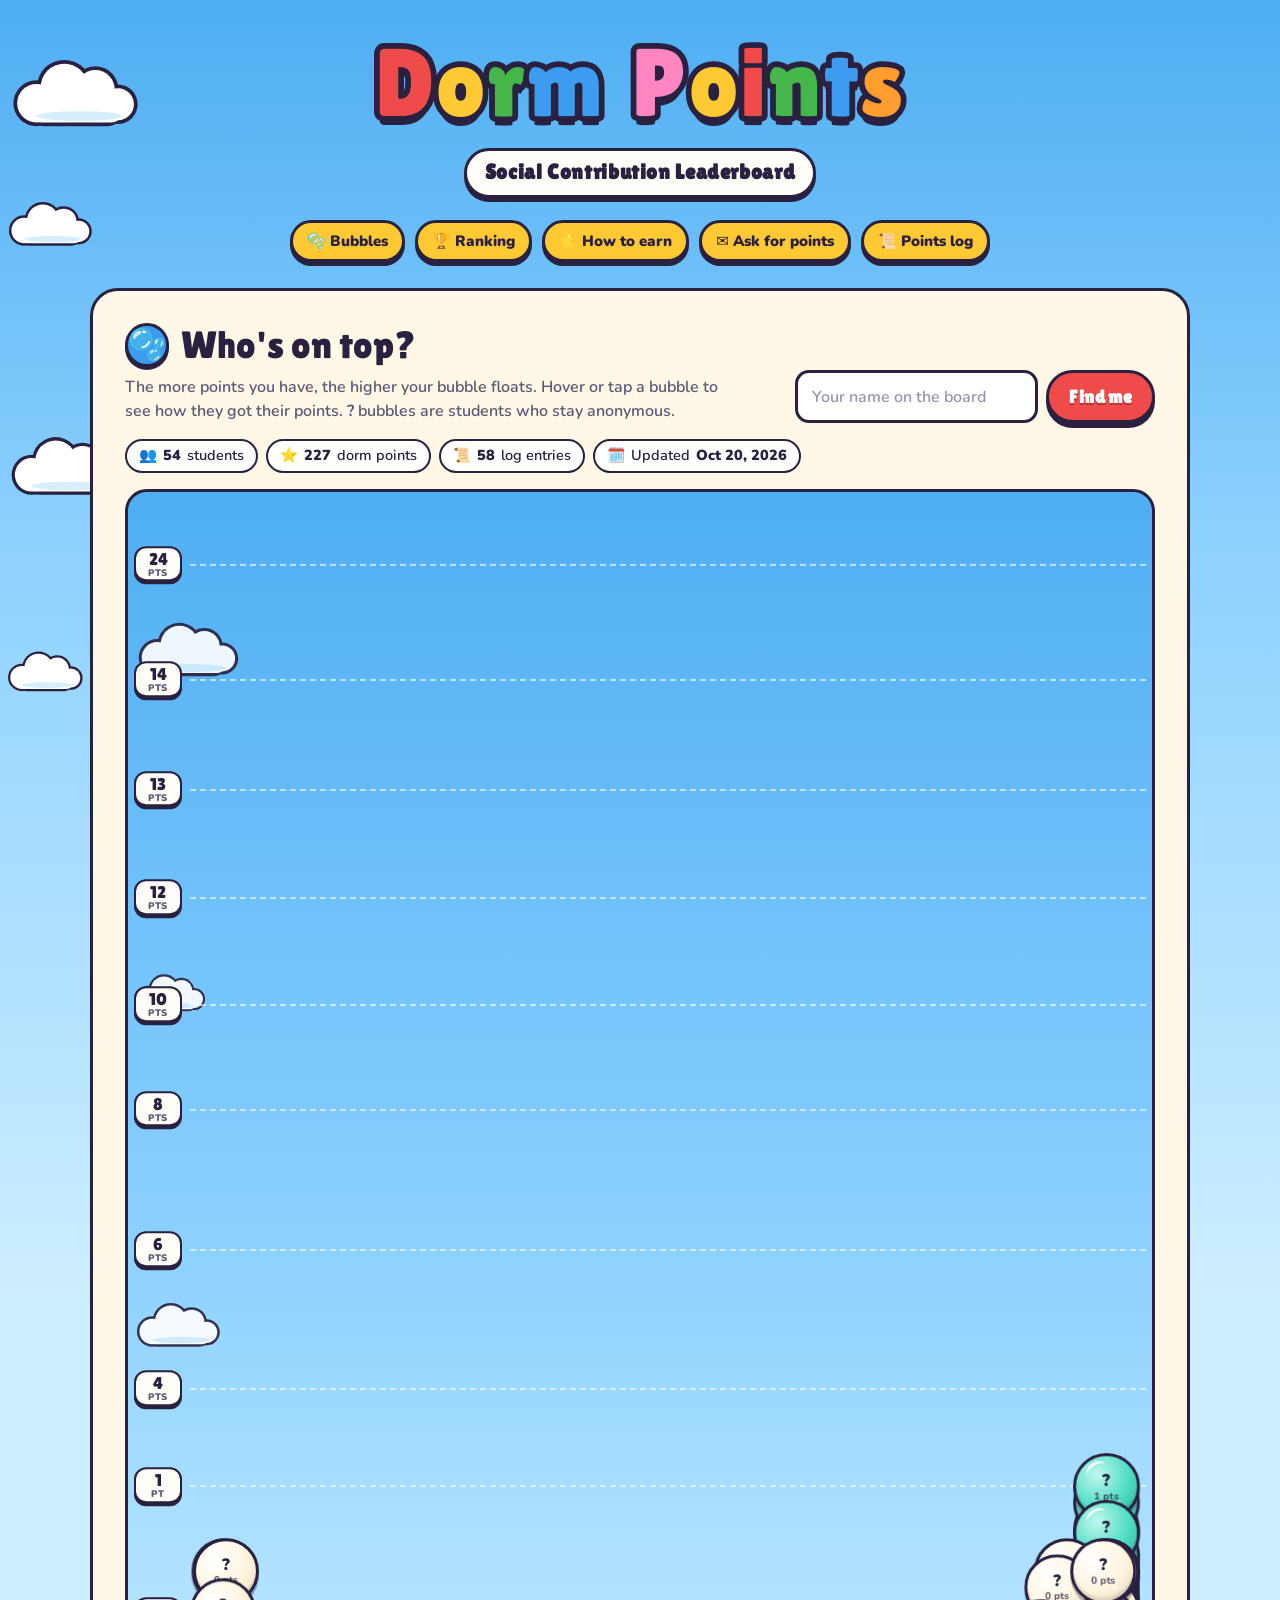
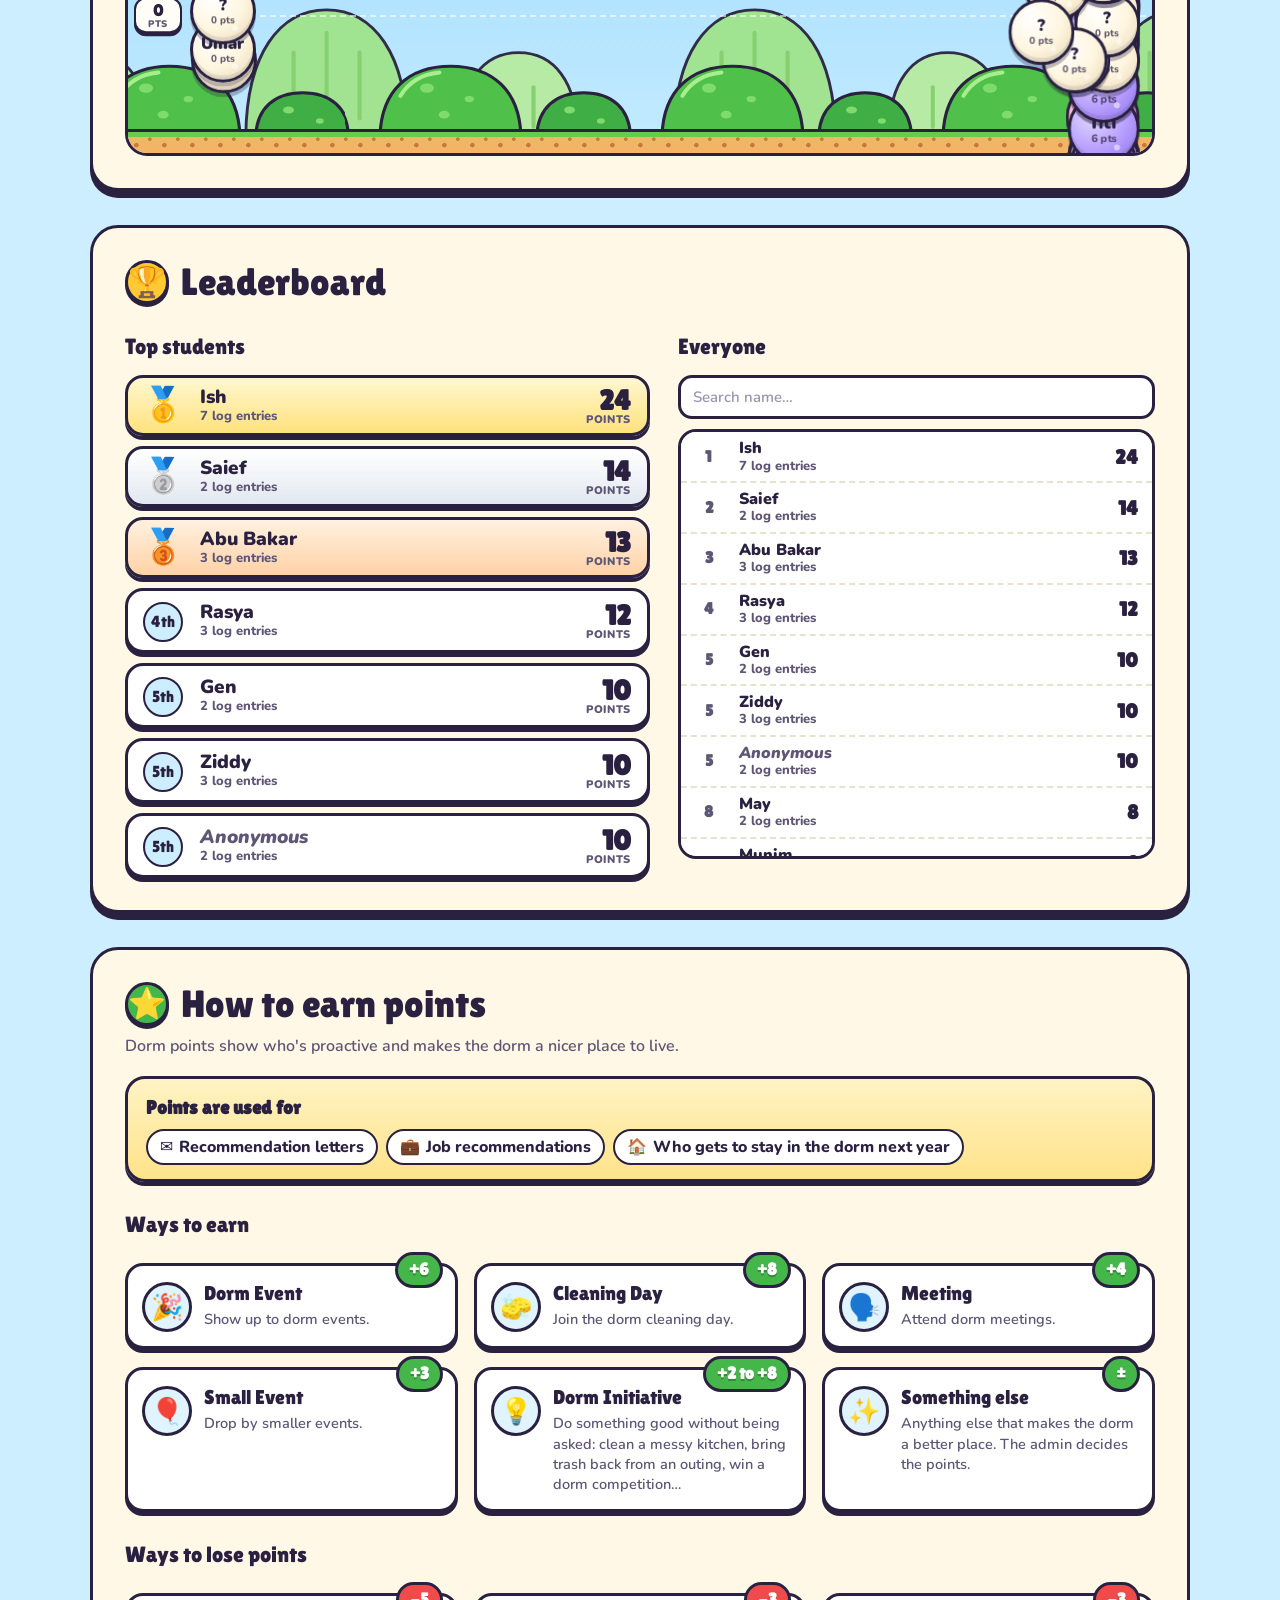
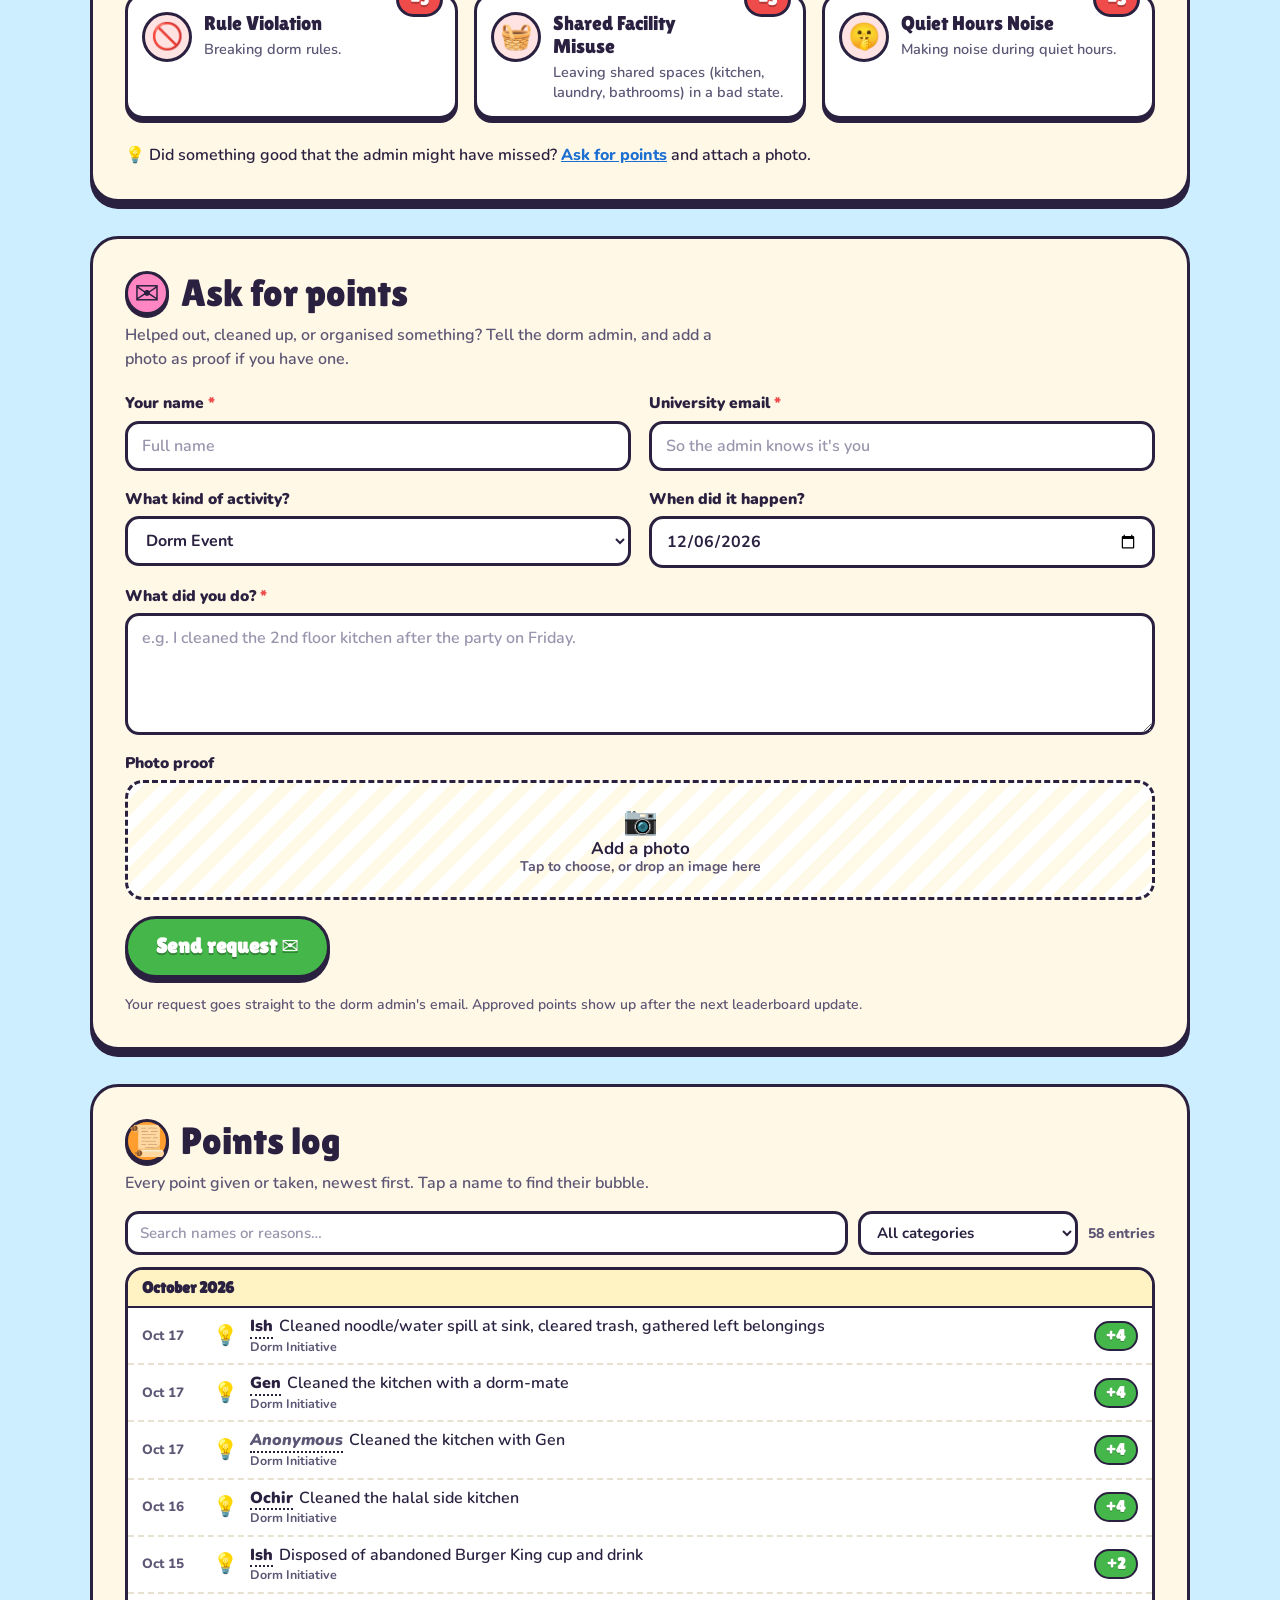
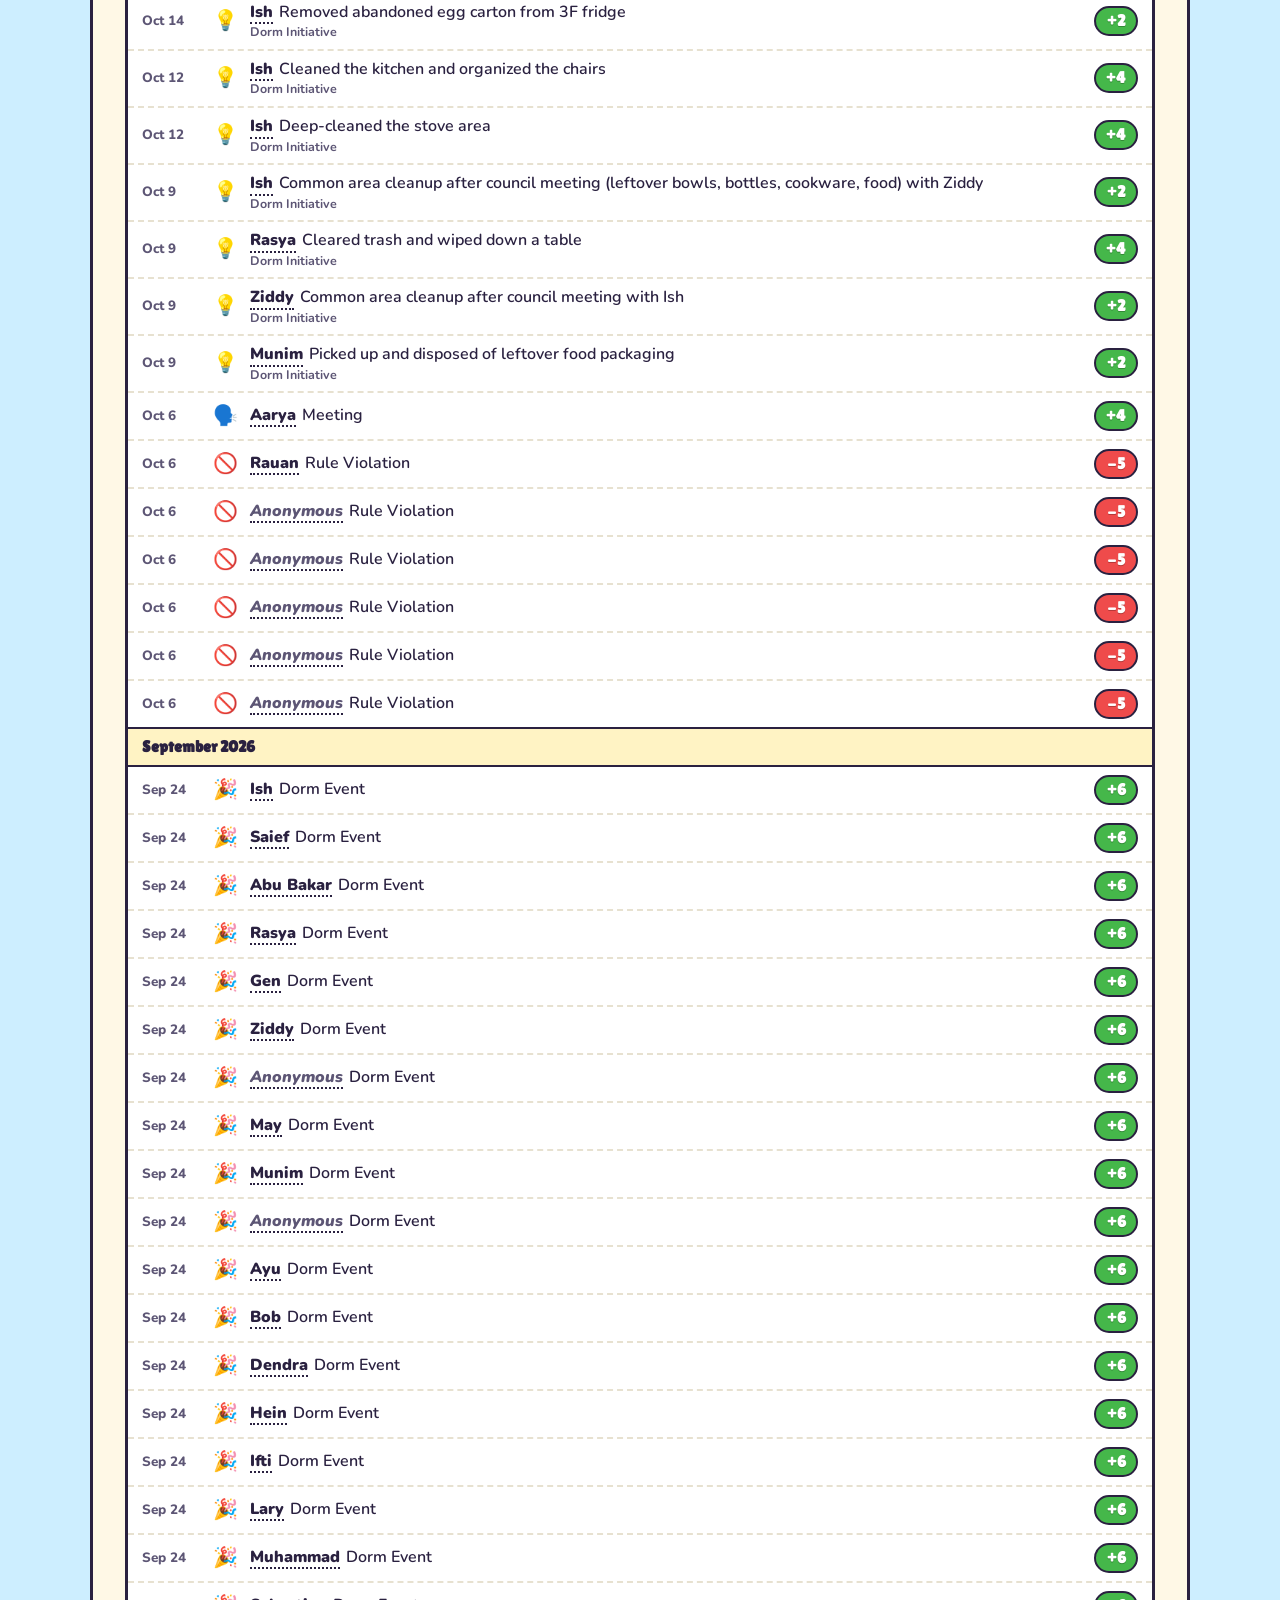
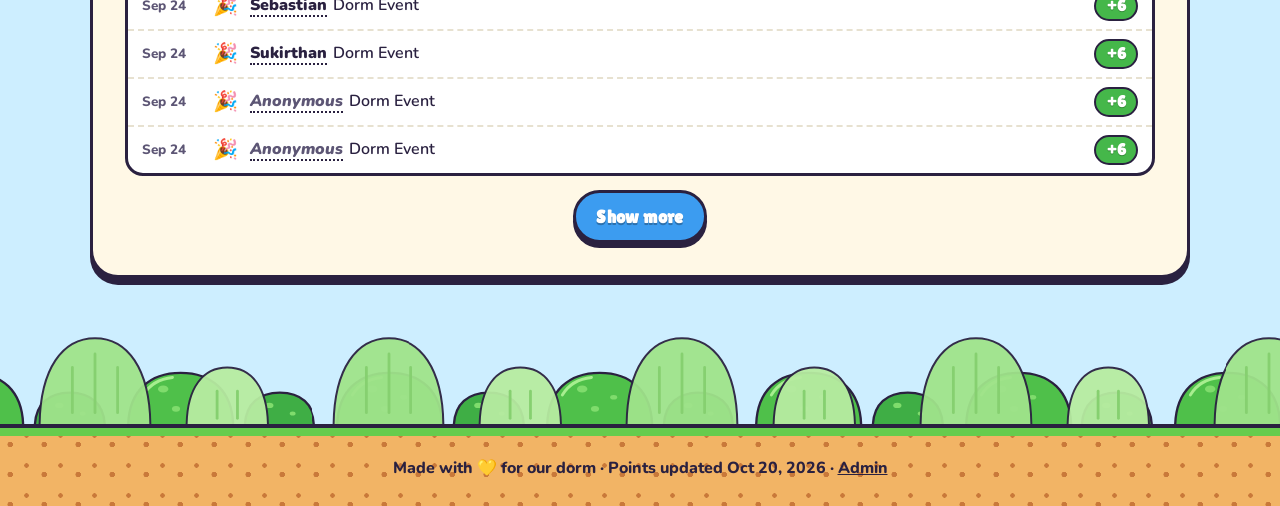
==== commit ca8855fa: "Named bubbles by consent, points log, and Excel upload for admin - Only students with a Website Name" ====
--- a/index.html
+++ b/index.html
@@ -32,6 +32,7 @@
       <a href="#ranking">🏆 Ranking</a>
       <a href="#earn">⭐ How to earn</a>
       <a href="#request">✉️ Ask for points</a>
+      <a href="#log">📜 Points log</a>
     </nav>
   </header>
 
@@ -40,11 +41,11 @@
       <div class="board-head">
         <div>
           <h2 id="board-title" class="panel-title"><span class="title-badge" style="--b: var(--blue)">🫧</span>Who's on top?</h2>
-          <p class="panel-sub">The more points you have, the higher your bubble floats. Tap a bubble for details.</p>
+          <p class="panel-sub">The more points you have, the higher your bubble floats. Hover or tap a bubble to see how they got their points. <b>?</b> bubbles are students who stay anonymous.</p>
         </div>
         <form class="findme" id="findme" autocomplete="off">
-          <label for="findme-input" class="sr-only">Your student ID</label>
-          <input id="findme-input" class="input" type="text" inputmode="text" placeholder="Your student ID" spellcheck="false" autocapitalize="characters">
+          <label for="findme-input" class="sr-only">Your name on the board</label>
+          <input id="findme-input" class="input" type="text" placeholder="Your name on the board" spellcheck="false">
           <button class="btn btn-red" type="submit">Find me</button>
         </form>
       </div>
@@ -76,8 +77,8 @@
         </div>
         <div>
           <h3 class="mini-title">Everyone</h3>
-          <label for="everyone-search" class="sr-only">Search by name or ID</label>
-          <input id="everyone-search" class="input input-small" type="search" placeholder="Search name or ID…">
+          <label for="everyone-search" class="sr-only">Search by name</label>
+          <input id="everyone-search" class="input input-small" type="search" placeholder="Search name…">
           <ol class="everyone" id="everyone"></ol>
         </div>
       </div>
@@ -109,17 +110,12 @@
         <input type="text" name="_honey" class="honey" tabindex="-1" autocomplete="off" aria-hidden="true">
 
         <div class="field">
-          <label for="req-id">Student ID <span class="req">*</span></label>
-          <input id="req-id" class="input" name="Student ID" type="text" required placeholder="e.g. 2026B694" spellcheck="false" autocapitalize="characters" autocomplete="off">
-          <small class="field-hint" id="req-id-hint"></small>
+          <label for="req-name">Your name <span class="req">*</span></label>
+          <input id="req-name" class="input" name="Name" type="text" required placeholder="Full name" autocomplete="name">
         </div>
         <div class="field">
-          <label for="req-name">Your name</label>
-          <input id="req-name" class="input" name="Name" type="text" placeholder="First name" autocomplete="given-name">
-        </div>
-        <div class="field">
-          <label for="req-email">Email (so the admin can reply)</label>
-          <input id="req-email" class="input" name="email" type="email" placeholder="you@example.com" autocomplete="email">
+          <label for="req-email">University email <span class="req">*</span></label>
+          <input id="req-email" class="input" name="email" type="email" required placeholder="So the admin knows it's you" autocomplete="email">
         </div>
         <div class="field">
           <label for="req-activity">What kind of activity?</label>
@@ -159,6 +155,20 @@
         <button class="btn btn-blue" type="button" id="request-again">Send another</button>
       </div>
     </section>
+
+    <section id="log" class="panel" aria-labelledby="log-title">
+      <h2 id="log-title" class="panel-title"><span class="title-badge" style="--b: var(--orange)">📜</span>Points log</h2>
+      <p class="panel-sub">Every point given or taken, newest first. Tap a name to find their bubble.</p>
+      <div class="log-tools">
+        <label for="log-search" class="sr-only">Search the log</label>
+        <input id="log-search" class="input input-small" type="search" placeholder="Search names or reasons…">
+        <label for="log-category" class="sr-only">Category</label>
+        <select id="log-category" class="input input-small"></select>
+        <span class="log-count" id="log-count" role="status" aria-live="polite"></span>
+      </div>
+      <ol class="log-list" id="log-list"></ol>
+      <div class="log-more-row"><button type="button" class="btn btn-blue" id="log-more" hidden>Show more</button></div>
+    </section>
   </main>
 
   <footer class="site-footer">
--- a/css/style.css
+++ b/css/style.css
@@ -435,6 +435,20 @@
 }
 .card-close:hover { background: rgba(42, 33, 64, .08); }
 
+/* points log inside the card */
+.bubble-card { width: 280px; }
+.card-log-title { margin: 10px 0 4px; font-family: var(--font-display); font-weight: 400; font-size: 15px; text-align: left; }
+.card-log { max-height: 190px; overflow-y: auto; margin: 0; padding: 0 2px 0 0; list-style: none; text-align: left; overscroll-behavior: contain; }
+.card-log li { display: grid; grid-template-columns: 22px 1fr auto; gap: 6px; align-items: start; padding: 5px 0; font-size: 13.5px; line-height: 1.3; }
+.card-log li + li { border-top: 2px dashed #ece5d2; }
+.cl-icon { font-size: 15px; line-height: 1.2; }
+.cl-text { font-weight: 800; overflow-wrap: anywhere; }
+.cl-text small { display: block; font-size: 12px; font-weight: 700; color: var(--ink-soft); }
+.cl-pts { font-family: var(--font-display); font-size: 15px; color: #23843a; }
+.cl-pts.is-neg { color: #c73535; }
+.card-empty { margin-top: 0; text-align: left; }
+.anon { color: var(--ink-soft); font-style: italic; }
+
 /* ------------------------------------------------------------ ranking */
 
 .ranking-grid { display: grid; grid-template-columns: 1.1fr 1fr; gap: 28px; }
@@ -495,6 +509,40 @@
 .ev-pts { font-family: var(--font-display); font-size: 20px; }
 .ev-pts.is-neg { color: #c73535; }
 .everyone.is-empty::after { content: 'No one matches that search.'; display: block; padding: 14px; text-align: center; color: var(--ink-soft); font-weight: 800; }
+
+/* ------------------------------------------------------------ points log board */
+
+.log-tools { display: flex; flex-wrap: wrap; align-items: center; gap: 10px; margin-top: 16px; }
+.log-tools input { flex: 1 1 220px; min-width: 0; }
+.log-tools select { flex: 0 1 220px; }
+.log-count { color: var(--ink-soft); font-weight: 800; font-size: 14px; }
+.log-list { list-style: none; margin: 12px 0 0; padding: 0; background: #fff; border: 3px solid var(--ink); border-radius: 18px; overflow: hidden; }
+.log-month { padding: 6px 14px; font-family: var(--font-display); font-size: 16px; background: #fff3c4; border-bottom: 2px solid var(--ink); }
+.log-month:not(:first-child) { border-top: 2px solid var(--ink); }
+.log-item { display: grid; grid-template-columns: 58px 30px 1fr auto; gap: 10px; align-items: center; padding: 8px 14px; }
+.log-item + .log-item { border-top: 2px dashed #e7e1d0; }
+.log-date { font-weight: 800; font-size: 13.5px; color: var(--ink-soft); white-space: nowrap; }
+.log-icon { font-size: 20px; text-align: center; }
+.log-body { min-width: 0; line-height: 1.3; }
+.log-who { padding: 0; margin-right: 6px; font-weight: 900; background: none; border: 0; border-bottom: 2px dotted currentColor; cursor: pointer; }
+.log-who:hover { color: #1d6fd1; }
+.log-what { overflow-wrap: anywhere; }
+.log-body small { display: block; font-size: 12.5px; font-weight: 700; color: var(--ink-soft); }
+.log-pts {
+  min-width: 44px;
+  padding: 1px 9px;
+  text-align: center;
+  font-family: var(--font-display);
+  font-size: 16px;
+  color: #fff;
+  text-shadow: 0 1px 0 rgba(0, 0, 0, .25);
+  background: var(--green);
+  border: 2.5px solid var(--ink);
+  border-radius: 999px;
+}
+.log-item.is-neg .log-pts { background: var(--red); }
+.log-more-row { display: flex; justify-content: center; margin-top: 14px; }
+.log-more-row:has([hidden]) { display: none; }
 
 /* ------------------------------------------------------------ earn */
 
@@ -631,7 +679,12 @@
   .request-form { grid-template-columns: 1fr; }
   .top-name { font-size: 17px; }
   .top-pts { font-size: 24px; }
-  .bubble-card { width: 210px; }
+  .bubble-card { width: min(270px, calc(100% - 16px)); }
+  .log-item { grid-template-columns: 26px 1fr auto; gap: 8px; padding: 8px 10px; }
+  .log-date { grid-column: 2 / 4; grid-row: 1; font-size: 12.5px; }
+  .log-icon { grid-row: 1 / 3; }
+  .log-body { grid-column: 2; grid-row: 2; }
+  .log-pts { grid-column: 3; grid-row: 2; }
 }
 
 @media (prefers-reduced-motion: reduce) {
